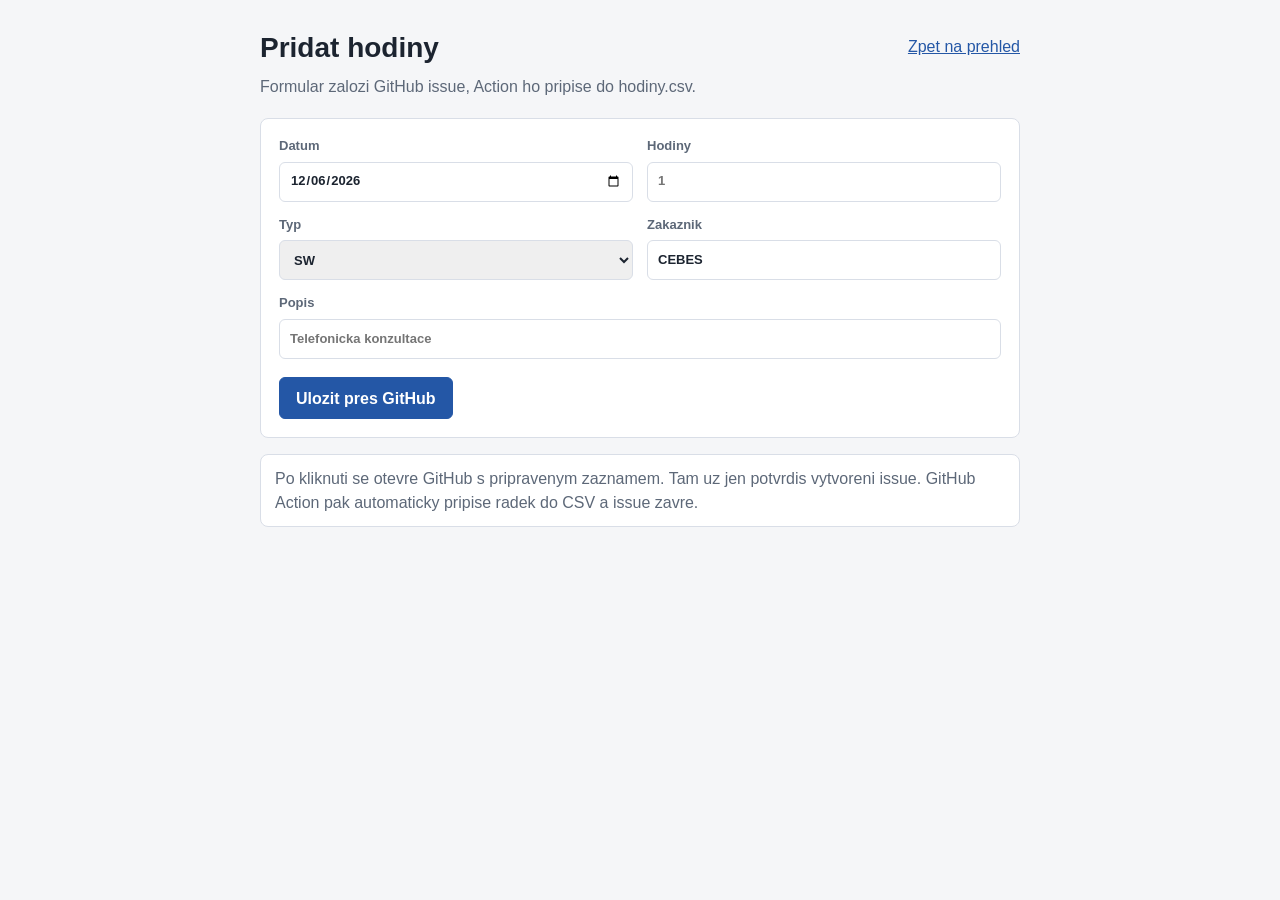
==== pridat.html @ 515a3acc "Add web form for hours entries" ====
<!doctype html>
<html lang="cs">
  <head>
    <meta charset="utf-8">
    <meta name="viewport" content="width=device-width, initial-scale=1">
    <title>Pridat hodiny - CEBES</title>
    <style>
      :root {
        color-scheme: light;
        --bg: #f5f6f8;
        --panel: #ffffff;
        --ink: #1c2430;
        --muted: #5d6878;
        --line: #d9dee7;
        --accent: #2457a6;
      }

      * {
        box-sizing: border-box;
      }

      body {
        margin: 0;
        background: var(--bg);
        color: var(--ink);
        font-family: Arial, Helvetica, sans-serif;
        line-height: 1.45;
      }

      main {
        width: min(760px, calc(100% - 32px));
        margin: 0 auto;
        padding: 28px 0 40px;
      }

      header {
        display: flex;
        align-items: flex-start;
        justify-content: space-between;
        gap: 18px;
        margin-bottom: 20px;
      }

      h1 {
        margin: 0;
        font-size: 28px;
      }

      .subtitle {
        margin: 6px 0 0;
        color: var(--muted);
      }

      a {
        color: var(--accent);
      }

      .back {
        display: inline-flex;
        min-height: 38px;
        align-items: center;
        white-space: nowrap;
      }

      form,
      .message {
        background: var(--panel);
        border: 1px solid var(--line);
        border-radius: 8px;
      }

      form {
        padding: 18px;
      }

      .grid {
        display: grid;
        grid-template-columns: 1fr 1fr;
        gap: 14px;
      }

      label {
        display: grid;
        gap: 6px;
        color: var(--muted);
        font-size: 13px;
        font-weight: 700;
      }

      input,
      select {
        width: 100%;
        min-height: 40px;
        border: 1px solid var(--line);
        border-radius: 6px;
        padding: 0 10px;
        color: var(--ink);
        font: inherit;
      }

      .wide {
        grid-column: 1 / -1;
      }

      button {
        min-height: 42px;
        margin-top: 18px;
        border: 1px solid var(--accent);
        border-radius: 6px;
        padding: 0 16px;
        background: var(--accent);
        color: #fff;
        cursor: pointer;
        font: inherit;
        font-weight: 700;
      }

      .message {
        margin-top: 16px;
        padding: 12px 14px;
        color: var(--muted);
      }

      @media (max-width: 620px) {
        main {
          width: min(100% - 20px, 760px);
          padding-top: 18px;
        }

        header {
          display: block;
        }

        .back {
          margin-top: 12px;
        }

        .grid {
          grid-template-columns: 1fr;
        }
      }
    </style>
  </head>
  <body>
    <main>
      <header>
        <div>
          <h1>Pridat hodiny</h1>
          <p class="subtitle">Formular zalozi GitHub issue, Action ho pripise do hodiny.csv.</p>
        </div>
        <a class="back" href="index.html">Zpet na prehled</a>
      </header>

      <form id="hoursForm">
        <div class="grid">
          <label>
            Datum
            <input id="datum" name="datum" type="date" required>
          </label>

          <label>
            Hodiny
            <input id="hodiny" name="hodiny" type="number" min="0.25" step="0.25" placeholder="1" required>
          </label>

          <label>
            Typ
            <select id="typ" name="typ" required>
              <option value="SW">SW</option>
              <option value="konzultace">konzultace</option>
              <option value="jine">jine</option>
            </select>
          </label>

          <label>
            Zakaznik
            <input id="zakaznik" name="zakaznik" value="CEBES" required>
          </label>

          <label class="wide">
            Popis
            <input id="popis" name="popis" placeholder="Telefonicka konzultace" maxlength="160" required>
          </label>
        </div>

        <button type="submit">Ulozit pres GitHub</button>
      </form>

      <p class="message">
        Po kliknuti se otevre GitHub s pripravenym zaznamem. Tam uz jen potvrdis vytvoreni issue.
        GitHub Action pak automaticky pripise radek do CSV a issue zavre.
      </p>
    </main>

    <script>
      const REPO_NEW_ISSUE_URL = "https://github.com/DavidZelinaGaben/test-hodiny/issues/new";
      const form = document.getElementById("hoursForm");
      const datum = document.getElementById("datum");

      datum.value = new Date().toISOString().slice(0, 10);

      function cleanLine(value) {
        return value.trim().replace(/\s+/g, " ");
      }

      form.addEventListener("submit", (event) => {
        event.preventDefault();

        const data = new FormData(form);
        const issueBody = [
          "AUTO_HODINY_ZAZNAM",
          `datum: ${cleanLine(data.get("datum"))}`,
          `zakaznik: ${cleanLine(data.get("zakaznik"))}`,
          `popis: ${cleanLine(data.get("popis"))}`,
          `typ: ${cleanLine(data.get("typ"))}`,
          `hodiny: ${cleanLine(data.get("hodiny")).replace(",", ".")}`,
        ].join("\n");

        const params = new URLSearchParams({
          title: `Pridat hodiny: ${cleanLine(data.get("datum"))}`,
          body: issueBody,
        });

        window.location.href = `${REPO_NEW_ISSUE_URL}?${params.toString()}`;
      });
    </script>
  </body>
</html>
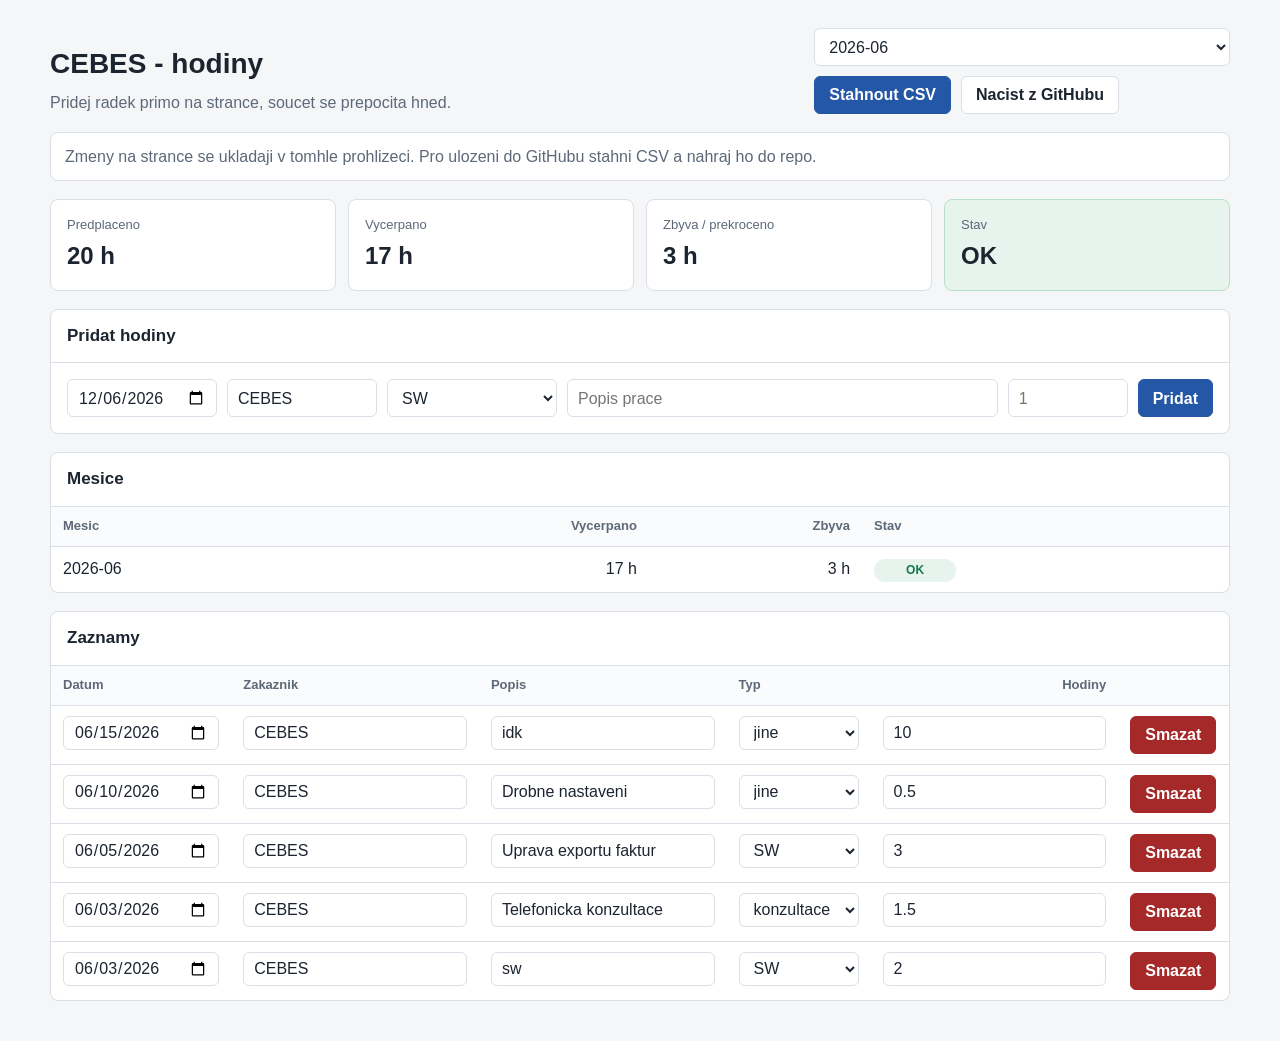
==== commit 00f47f3b: "Redirect old add page to inline editor" ====
--- a/pridat.html
+++ b/pridat.html
@@ -3,226 +3,35 @@
   <head>
     <meta charset="utf-8">
     <meta name="viewport" content="width=device-width, initial-scale=1">
-    <title>Pridat hodiny - CEBES</title>
+    <meta http-equiv="refresh" content="0; url=./">
+    <title>Presmerovani - CEBES hodiny</title>
     <style>
-      :root {
-        color-scheme: light;
-        --bg: #f5f6f8;
-        --panel: #ffffff;
-        --ink: #1c2430;
-        --muted: #5d6878;
-        --line: #d9dee7;
-        --accent: #2457a6;
-      }
-
-      * {
-        box-sizing: border-box;
-      }
-
       body {
         margin: 0;
-        background: var(--bg);
-        color: var(--ink);
+        background: #f5f6f8;
+        color: #1c2430;
         font-family: Arial, Helvetica, sans-serif;
-        line-height: 1.45;
       }
 
       main {
-        width: min(760px, calc(100% - 32px));
+        width: min(680px, calc(100% - 32px));
         margin: 0 auto;
-        padding: 28px 0 40px;
-      }
-
-      header {
-        display: flex;
-        align-items: flex-start;
-        justify-content: space-between;
-        gap: 18px;
-        margin-bottom: 20px;
-      }
-
-      h1 {
-        margin: 0;
-        font-size: 28px;
-      }
-
-      .subtitle {
-        margin: 6px 0 0;
-        color: var(--muted);
+        padding: 40px 0;
       }
 
       a {
-        color: var(--accent);
-      }
-
-      .back {
-        display: inline-flex;
-        min-height: 38px;
-        align-items: center;
-        white-space: nowrap;
-      }
-
-      form,
-      .message {
-        background: var(--panel);
-        border: 1px solid var(--line);
-        border-radius: 8px;
-      }
-
-      form {
-        padding: 18px;
-      }
-
-      .grid {
-        display: grid;
-        grid-template-columns: 1fr 1fr;
-        gap: 14px;
-      }
-
-      label {
-        display: grid;
-        gap: 6px;
-        color: var(--muted);
-        font-size: 13px;
-        font-weight: 700;
-      }
-
-      input,
-      select {
-        width: 100%;
-        min-height: 40px;
-        border: 1px solid var(--line);
-        border-radius: 6px;
-        padding: 0 10px;
-        color: var(--ink);
-        font: inherit;
-      }
-
-      .wide {
-        grid-column: 1 / -1;
-      }
-
-      button {
-        min-height: 42px;
-        margin-top: 18px;
-        border: 1px solid var(--accent);
-        border-radius: 6px;
-        padding: 0 16px;
-        background: var(--accent);
-        color: #fff;
-        cursor: pointer;
-        font: inherit;
-        font-weight: 700;
-      }
-
-      .message {
-        margin-top: 16px;
-        padding: 12px 14px;
-        color: var(--muted);
-      }
-
-      @media (max-width: 620px) {
-        main {
-          width: min(100% - 20px, 760px);
-          padding-top: 18px;
-        }
-
-        header {
-          display: block;
-        }
-
-        .back {
-          margin-top: 12px;
-        }
-
-        .grid {
-          grid-template-columns: 1fr;
-        }
+        color: #2457a6;
       }
     </style>
   </head>
   <body>
     <main>
-      <header>
-        <div>
-          <h1>Pridat hodiny</h1>
-          <p class="subtitle">Formular zalozi GitHub issue, Action ho pripise do hodiny.csv.</p>
-        </div>
-        <a class="back" href="index.html">Zpet na prehled</a>
-      </header>
-
-      <form id="hoursForm">
-        <div class="grid">
-          <label>
-            Datum
-            <input id="datum" name="datum" type="date" required>
-          </label>
-
-          <label>
-            Hodiny
-            <input id="hodiny" name="hodiny" type="number" min="0.25" step="0.25" placeholder="1" required>
-          </label>
-
-          <label>
-            Typ
-            <select id="typ" name="typ" required>
-              <option value="SW">SW</option>
-              <option value="konzultace">konzultace</option>
-              <option value="jine">jine</option>
-            </select>
-          </label>
-
-          <label>
-            Zakaznik
-            <input id="zakaznik" name="zakaznik" value="CEBES" required>
-          </label>
-
-          <label class="wide">
-            Popis
-            <input id="popis" name="popis" placeholder="Telefonicka konzultace" maxlength="160" required>
-          </label>
-        </div>
-
-        <button type="submit">Ulozit pres GitHub</button>
-      </form>
-
-      <p class="message">
-        Po kliknuti se otevre GitHub s pripravenym zaznamem. Tam uz jen potvrdis vytvoreni issue.
-        GitHub Action pak automaticky pripise radek do CSV a issue zavre.
-      </p>
+      <h1>Editor je na hlavni strance</h1>
+      <p>Tahle stara adresa uz nevytvari issues. Presmerovavam na hlavni prehled s editorem.</p>
+      <p><a href="./">Otevrit editor hodin</a></p>
     </main>
-
     <script>
-      const REPO_NEW_ISSUE_URL = "https://github.com/DavidZelinaGaben/test-hodiny/issues/new";
-      const form = document.getElementById("hoursForm");
-      const datum = document.getElementById("datum");
-
-      datum.value = new Date().toISOString().slice(0, 10);
-
-      function cleanLine(value) {
-        return value.trim().replace(/\s+/g, " ");
-      }
-
-      form.addEventListener("submit", (event) => {
-        event.preventDefault();
-
-        const data = new FormData(form);
-        const issueBody = [
-          "AUTO_HODINY_ZAZNAM",
-          `datum: ${cleanLine(data.get("datum"))}`,
-          `zakaznik: ${cleanLine(data.get("zakaznik"))}`,
-          `popis: ${cleanLine(data.get("popis"))}`,
-          `typ: ${cleanLine(data.get("typ"))}`,
-          `hodiny: ${cleanLine(data.get("hodiny")).replace(",", ".")}`,
-        ].join("\n");
-
-        const params = new URLSearchParams({
-          title: `Pridat hodiny: ${cleanLine(data.get("datum"))}`,
-          body: issueBody,
-        });
-
-        window.location.href = `${REPO_NEW_ISSUE_URL}?${params.toString()}`;
-      });
+      window.location.replace("./");
     </script>
   </body>
 </html>
